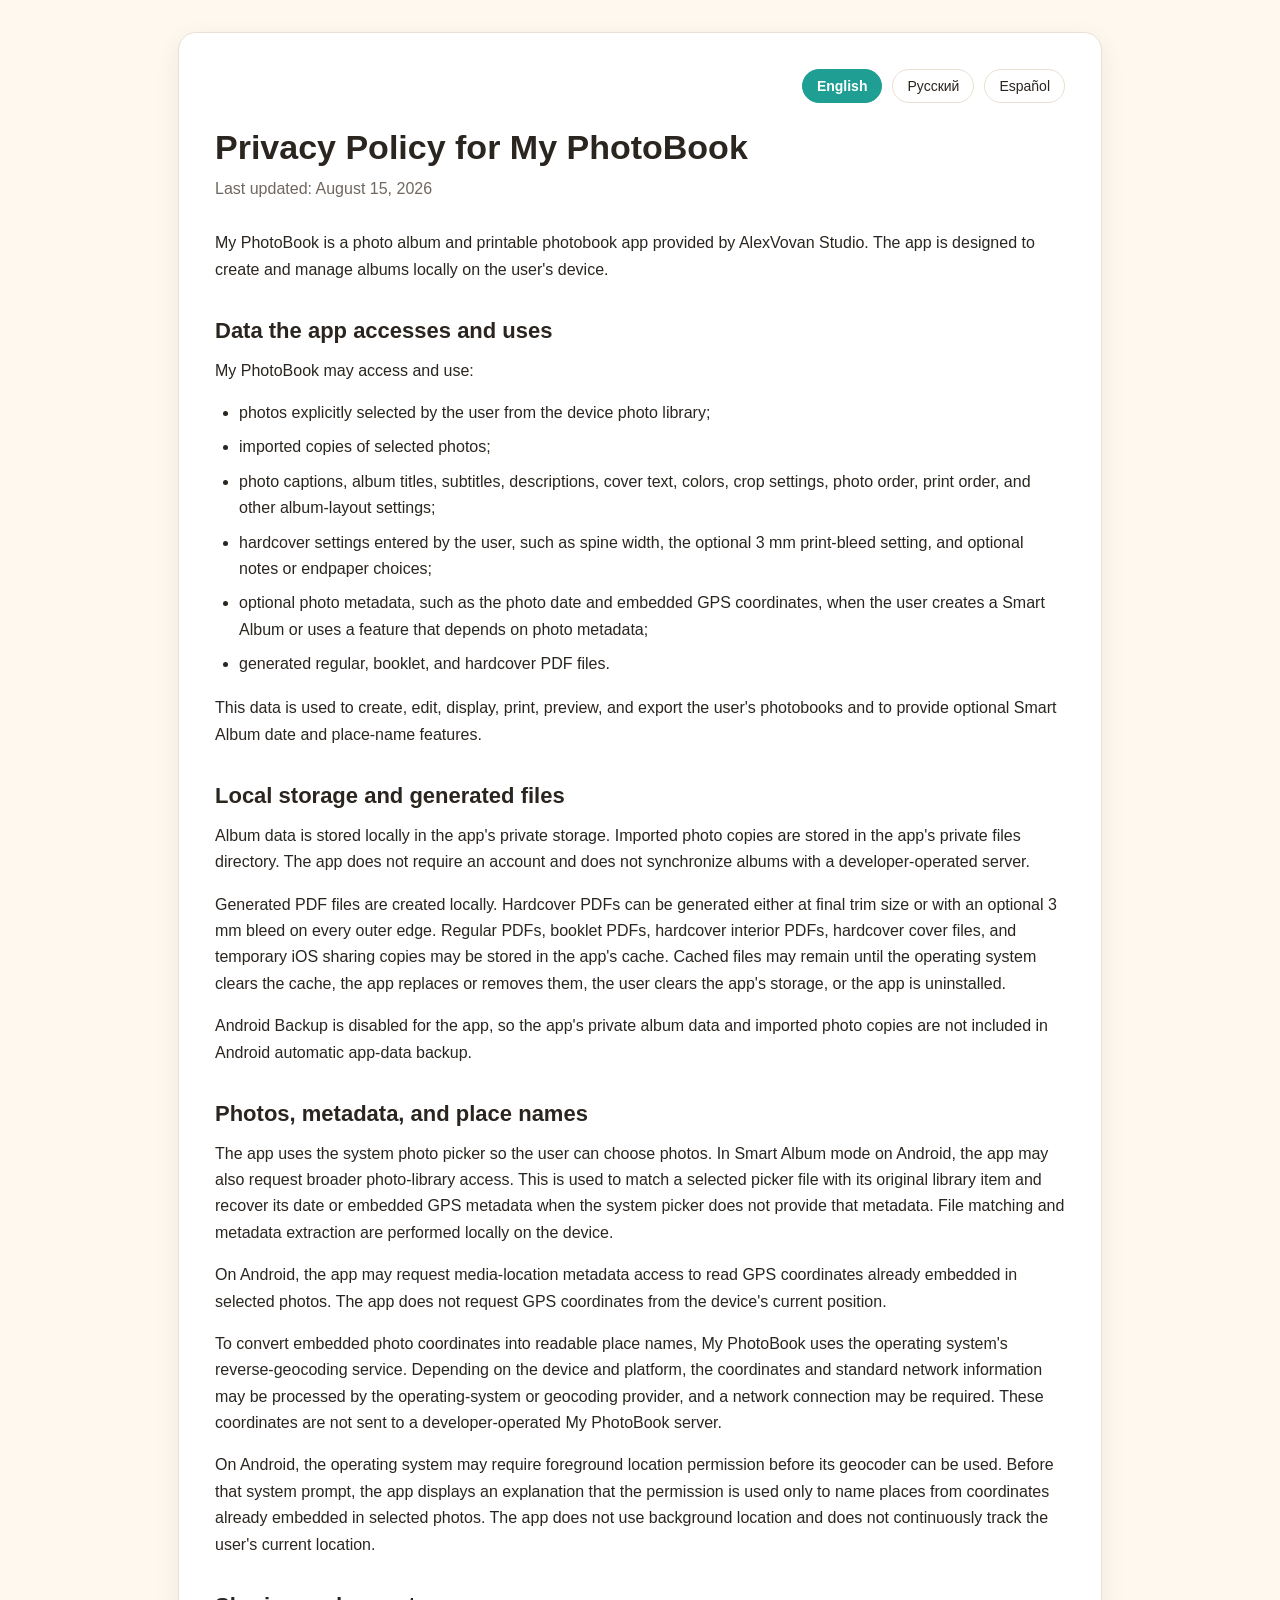
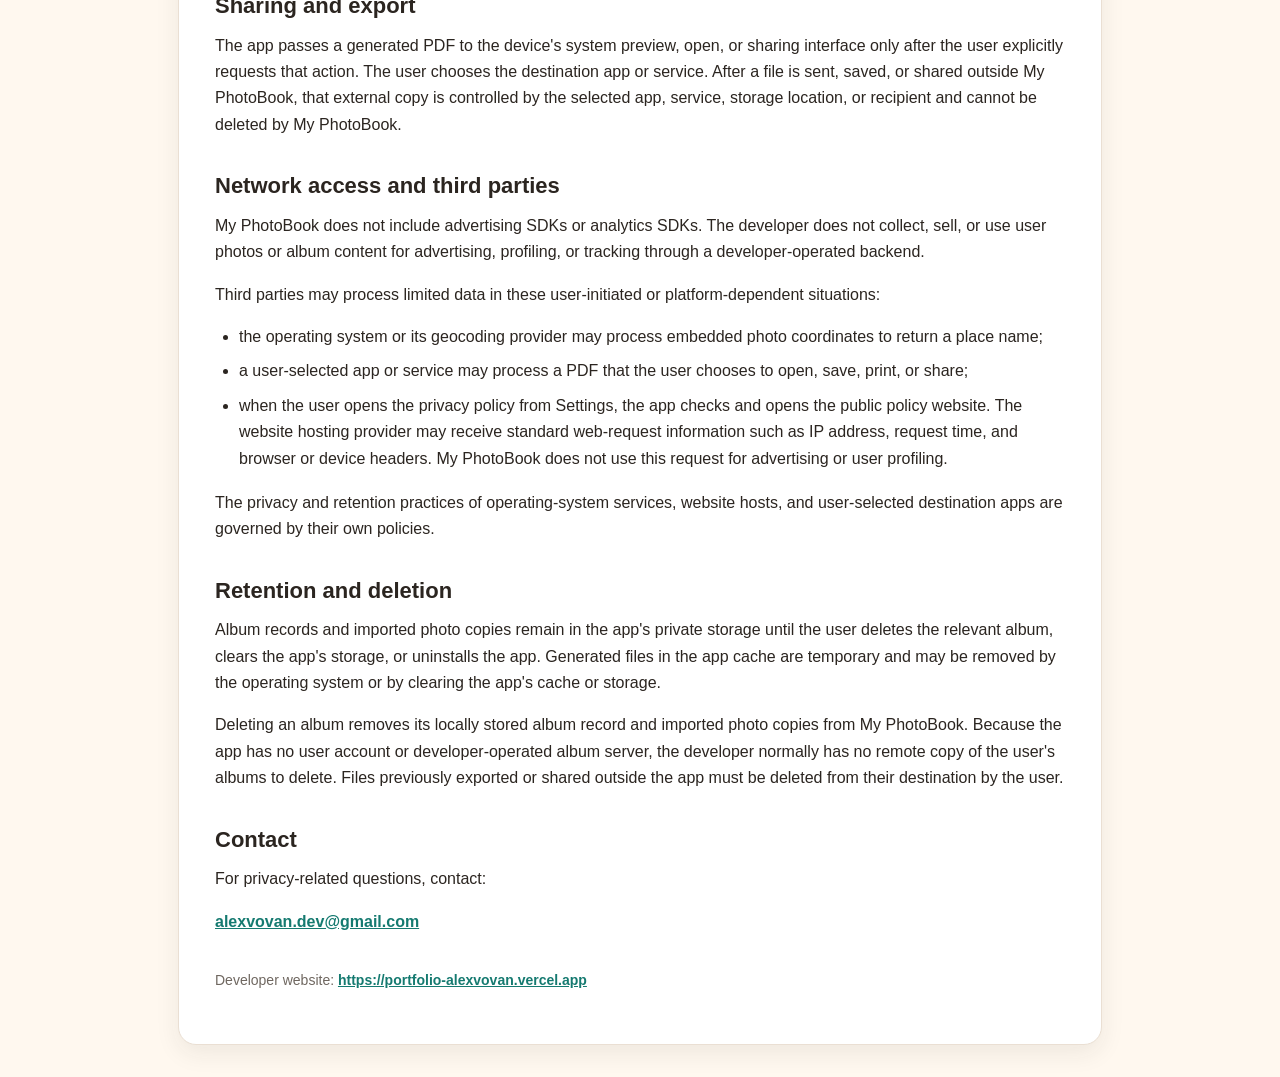
==== public/my-photobook-privacy-policy.html @ df6ceeeb "Add sitemap and robots directives with canonical SEO metadata" ====
<!DOCTYPE html>
<html lang="en">
<head>
  <meta charset="UTF-8" />
  <meta name="viewport" content="width=device-width, initial-scale=1.0" />
  <meta name="description" content="Privacy Policy for My PhotoBook by AlexVovan Studio." />
  <meta name="robots" content="index, follow" />
  <link rel="canonical" href="https://portfolio-alexvovan.vercel.app/my-photobook-privacy-policy.html" />
  <title>Privacy Policy - My PhotoBook</title>

  <style>
    :root {
      --bg: #fff8ef;
      --card: #ffffff;
      --text: #2b2520;
      --muted: #6f6760;
      --accent: #1f9f93;
      --accent-dark: #157a70;
      --border: #eadfd3;
      --notice-bg: #f0faf8;
    }

    * {
      box-sizing: border-box;
    }

    body {
      margin: 0;
      font-family: Arial, Helvetica, sans-serif;
      line-height: 1.65;
      color: var(--text);
      background: var(--bg);
    }

    .page {
      max-width: 960px;
      margin: 0 auto;
      padding: 32px 18px;
    }

    .card {
      background: var(--card);
      border: 1px solid var(--border);
      border-radius: 18px;
      padding: 36px;
      box-shadow: 0 8px 24px rgba(43, 37, 32, 0.08);
    }

    .language-switcher {
      display: flex;
      flex-wrap: wrap;
      gap: 10px;
      justify-content: flex-end;
      margin-bottom: 24px;
    }

    .language-button {
      border: 1px solid var(--border);
      background: #ffffff;
      color: var(--text);
      padding: 8px 14px;
      border-radius: 999px;
      font-size: 14px;
      cursor: pointer;
      transition: background 0.2s ease, color 0.2s ease, border-color 0.2s ease;
    }

    .language-button:hover {
      border-color: var(--accent);
      color: var(--accent-dark);
    }

    .language-button.active {
      background: var(--accent);
      border-color: var(--accent);
      color: #ffffff;
      font-weight: 700;
    }

    h1 {
      margin: 0 0 8px;
      font-size: 34px;
      line-height: 1.2;
    }

    h2 {
      margin-top: 34px;
      margin-bottom: 12px;
      font-size: 22px;
      line-height: 1.3;
    }

    p {
      margin: 0 0 16px;
      font-size: 16px;
    }

    ul {
      margin: 0 0 18px;
      padding-left: 24px;
    }

    li {
      margin-bottom: 8px;
      font-size: 16px;
    }

    a {
      color: var(--accent-dark);
      font-weight: 700;
    }

    .updated {
      color: var(--muted);
      margin-bottom: 28px;
    }

    .notice {
      border-left: 4px solid var(--accent);
      background: var(--notice-bg);
      padding: 14px 16px;
      border-radius: 10px;
      margin: 22px 0;
    }

    .footer {
      margin-top: 34px;
      color: var(--muted);
      font-size: 14px;
    }

    .policy[hidden] {
      display: none;
    }

    @media (max-width: 640px) {
      .page {
        padding: 18px 12px;
      }

      .card {
        padding: 24px 18px;
        border-radius: 14px;
      }

      .language-switcher {
        justify-content: flex-start;
      }

      h1 {
        font-size: 28px;
      }

      h2 {
        font-size: 20px;
      }
    }
  </style>
</head>

<body>
  <main class="page">
    <article class="card">
      <nav class="language-switcher" aria-label="Language selection">
        <button type="button" class="language-button" data-lang-button="en">English</button>
        <button type="button" class="language-button" data-lang-button="ru">Русский</button>
        <button type="button" class="language-button" data-lang-button="es">Español</button>
      </nav>

      <section id="policy-en" class="policy">
        <h1>Privacy Policy for My PhotoBook</h1>
        <p class="updated">Last updated: August 15, 2026</p>

        <p>My PhotoBook is a photo album and printable photobook app provided by AlexVovan Studio. The app is designed to create and manage albums locally on the user's device.</p>
        <h2>Data the app accesses and uses</h2>
        <p>My PhotoBook may access and use:</p>
        <ul>
          <li>photos explicitly selected by the user from the device photo library;</li>
          <li>imported copies of selected photos;</li>
          <li>photo captions, album titles, subtitles, descriptions, cover text, colors, crop settings, photo order, print order, and other album-layout settings;</li>
          <li>hardcover settings entered by the user, such as spine width, the optional 3 mm print-bleed setting, and optional notes or endpaper choices;</li>
          <li>optional photo metadata, such as the photo date and embedded GPS coordinates, when the user creates a Smart Album or uses a feature that depends on photo metadata;</li>
          <li>generated regular, booklet, and hardcover PDF files.</li>
        </ul>
        <p>This data is used to create, edit, display, print, preview, and export the user's photobooks and to provide optional Smart Album date and place-name features.</p>
        <h2>Local storage and generated files</h2>
        <p>Album data is stored locally in the app's private storage. Imported photo copies are stored in the app's private files directory. The app does not require an account and does not synchronize albums with a developer-operated server.</p>
        <p>Generated PDF files are created locally. Hardcover PDFs can be generated either at final trim size or with an optional 3 mm bleed on every outer edge. Regular PDFs, booklet PDFs, hardcover interior PDFs, hardcover cover files, and temporary iOS sharing copies may be stored in the app's cache. Cached files may remain until the operating system clears the cache, the app replaces or removes them, the user clears the app's storage, or the app is uninstalled.</p>
        <p>Android Backup is disabled for the app, so the app's private album data and imported photo copies are not included in Android automatic app-data backup.</p>
        <h2>Photos, metadata, and place names</h2>
        <p>The app uses the system photo picker so the user can choose photos. In Smart Album mode on Android, the app may also request broader photo-library access. This is used to match a selected picker file with its original library item and recover its date or embedded GPS metadata when the system picker does not provide that metadata. File matching and metadata extraction are performed locally on the device.</p>
        <p>On Android, the app may request media-location metadata access to read GPS coordinates already embedded in selected photos. The app does not request GPS coordinates from the device's current position.</p>
        <p>To convert embedded photo coordinates into readable place names, My PhotoBook uses the operating system's reverse-geocoding service. Depending on the device and platform, the coordinates and standard network information may be processed by the operating-system or geocoding provider, and a network connection may be required. These coordinates are not sent to a developer-operated My PhotoBook server.</p>
        <p>On Android, the operating system may require foreground location permission before its geocoder can be used. Before that system prompt, the app displays an explanation that the permission is used only to name places from coordinates already embedded in selected photos. The app does not use background location and does not continuously track the user's current location.</p>
        <h2>Sharing and export</h2>
        <p>The app passes a generated PDF to the device's system preview, open, or sharing interface only after the user explicitly requests that action. The user chooses the destination app or service. After a file is sent, saved, or shared outside My PhotoBook, that external copy is controlled by the selected app, service, storage location, or recipient and cannot be deleted by My PhotoBook.</p>
        <h2>Network access and third parties</h2>
        <p>My PhotoBook does not include advertising SDKs or analytics SDKs. The developer does not collect, sell, or use user photos or album content for advertising, profiling, or tracking through a developer-operated backend.</p>
        <p>Third parties may process limited data in these user-initiated or platform-dependent situations:</p>
        <ul>
          <li>the operating system or its geocoding provider may process embedded photo coordinates to return a place name;</li>
          <li>a user-selected app or service may process a PDF that the user chooses to open, save, print, or share;</li>
          <li>when the user opens the privacy policy from Settings, the app checks and opens the public policy website. The website hosting provider may receive standard web-request information such as IP address, request time, and browser or device headers. My PhotoBook does not use this request for advertising or user profiling.</li>
        </ul>
        <p>The privacy and retention practices of operating-system services, website hosts, and user-selected destination apps are governed by their own policies.</p>
        <h2>Retention and deletion</h2>
        <p>Album records and imported photo copies remain in the app's private storage until the user deletes the relevant album, clears the app's storage, or uninstalls the app. Generated files in the app cache are temporary and may be removed by the operating system or by clearing the app's cache or storage.</p>
        <p>Deleting an album removes its locally stored album record and imported photo copies from My PhotoBook. Because the app has no user account or developer-operated album server, the developer normally has no remote copy of the user's albums to delete. Files previously exported or shared outside the app must be deleted from their destination by the user.</p>
        <h2>Contact</h2>
        <p>For privacy-related questions, contact:</p>
        <p><a href="mailto:alexvovan.dev@gmail.com">alexvovan.dev@gmail.com</a></p>
        <p class="footer">
          Developer website:
          <a href="https://portfolio-alexvovan.vercel.app">https://portfolio-alexvovan.vercel.app</a>
        </p>
      </section>

      <section id="policy-ru" class="policy" hidden>
        <h1>Политика конфиденциальности My PhotoBook</h1>
        <p class="updated">Последнее обновление: 15 августа 2026 г.</p>

        <p>My PhotoBook — приложение AlexVovan Studio для создания фотоальбомов и PDF-фотокниг для печати. Приложение предназначено для локального создания и хранения альбомов на устройстве пользователя.</p>
        <h2>Какие данные использует приложение</h2>
        <p>My PhotoBook может получать доступ и использовать:</p>
        <ul>
          <li>фотографии, которые пользователь явно выбрал из библиотеки фотографий устройства;</li>
          <li>импортированные копии выбранных фотографий;</li>
          <li>подписи к фотографиям, названия и подзаголовки альбомов, описания, текст обложек, цвета, настройки кадрирования, порядок фотографий, порядок печати и другие настройки макета;</li>
          <li>введённые пользователем параметры твёрдой обложки, например ширину корешка, необязательную настройку вылетов под обрез 3 мм и настройки страницы для заметок или форзацев;</li>
          <li>необязательные метаданные фотографий, например дату снимка и встроенные GPS-координаты, когда пользователь создаёт умный альбом или использует функцию, зависящую от метаданных;</li>
          <li>созданные обычные PDF-файлы, PDF-брошюры и PDF-файлы фотокниг в твёрдой обложке.</li>
        </ul>
        <p>Эти данные используются для создания, редактирования, отображения, печати, предварительного просмотра и экспорта фотокниг пользователя, а также для необязательных функций умного альбома, связанных с датами и названиями мест.</p>
        <h2>Локальное хранение и созданные файлы</h2>
        <p>Данные альбомов хранятся локально в приватном хранилище приложения. Импортированные копии фотографий хранятся в приватной папке файлов приложения. Приложение не требует аккаунта и не синхронизирует альбомы с сервером разработчика.</p>
        <p>PDF-файлы создаются локально. PDF для фотокниги в твёрдой обложке могут создаваться либо в чистовом обрезном формате, либо с необязательными вылетами 3 мм с каждой внешней стороны. Обычные PDF, PDF-брошюры, PDF внутреннего блока твёрдой книги, PDF обложки и временные копии для отправки на iOS могут храниться в кэше приложения. Файлы в кэше могут сохраняться до тех пор, пока операционная система не очистит кэш, приложение не заменит или не удалит их, пользователь не очистит хранилище приложения либо не удалит приложение.</p>
        <p>Резервное копирование Android для приложения отключено, поэтому данные альбомов и импортированные копии фотографий из приватного хранилища не включаются в автоматическую резервную копию данных приложения Android.</p>
        <h2>Фотографии, метаданные и названия мест</h2>
        <p>Приложение использует системное окно выбора фотографий. В режиме умного альбома на Android приложение также может запросить более широкий доступ к библиотеке фотографий. Этот доступ используется, чтобы сопоставить выбранный через системное окно файл с оригиналом в библиотеке и восстановить дату или встроенные GPS-метаданные, если системное окно выбора их не предоставило. Сопоставление файлов и извлечение метаданных выполняются локально на устройстве.</p>
        <p>На Android приложение может запросить доступ к геометаданным медиафайлов, чтобы прочитать GPS-координаты, уже встроенные в выбранные фотографии. Приложение не запрашивает GPS-координаты текущего местоположения устройства.</p>
        <p>Чтобы преобразовать встроенные координаты фотографии в понятное название места, My PhotoBook использует службу обратного геокодирования операционной системы. В зависимости от устройства и платформы координаты и стандартные сетевые данные могут обрабатываться операционной системой или поставщиком геокодирования; для этого может потребоваться интернет-соединение. Эти координаты не отправляются на сервер My PhotoBook, управляемый разработчиком.</p>
        <p>На Android операционная система может потребовать разрешение на местоположение при использовании приложения до обращения к геокодеру. Перед системным запросом приложение показывает объяснение, что разрешение используется только для получения названий мест из координат, уже встроенных в выбранные фотографии. Приложение не использует фоновое местоположение и не отслеживает текущее местоположение пользователя.</p>
        <h2>Отправка и экспорт</h2>
        <p>Приложение передаёт созданный PDF в системный интерфейс предварительного просмотра, открытия или отправки только после явного действия пользователя. Пользователь сам выбирает приложение или сервис назначения. После отправки, сохранения или экспорта файла за пределы My PhotoBook внешняя копия контролируется выбранным приложением, сервисом, местом хранения или получателем и не может быть удалена приложением My PhotoBook.</p>
        <h2>Сетевой доступ и третьи стороны</h2>
        <p>My PhotoBook не содержит рекламных или аналитических SDK. Разработчик не собирает, не продаёт и не использует фотографии пользователя или содержимое альбомов для рекламы, профилирования либо отслеживания через сервер разработчика.</p>
        <p>Третьи стороны могут обрабатывать ограниченные данные в следующих ситуациях, инициированных пользователем или зависящих от платформы:</p>
        <ul>
          <li>операционная система или поставщик геокодирования может обрабатывать встроенные координаты фотографии, чтобы вернуть название места;</li>
          <li>выбранное пользователем приложение или сервис может обрабатывать PDF, который пользователь решил открыть, сохранить, распечатать или отправить;</li>
          <li>когда пользователь открывает политику конфиденциальности в настройках, приложение проверяет доступность и открывает публичную веб-страницу политики. Хостинг-провайдер сайта может получить стандартные данные веб-запроса, например IP-адрес, время запроса и заголовки браузера или устройства. My PhotoBook не использует этот запрос для рекламы или профилирования пользователя.</li>
        </ul>
        <p>Правила конфиденциальности и сроки хранения данных у системных сервисов, хостинг-провайдера и выбранных пользователем приложений определяются их собственными политиками.</p>
        <h2>Срок хранения и удаление</h2>
        <p>Записи альбомов и импортированные копии фотографий остаются в приватном хранилище приложения, пока пользователь не удалит соответствующий альбом, не очистит хранилище приложения или не удалит приложение. Созданные файлы в кэше являются временными и могут быть удалены операционной системой либо при очистке кэша или хранилища приложения.</p>
        <p>При удалении альбома My PhotoBook удаляет его локальную запись и импортированные копии фотографий. Поскольку в приложении нет аккаунта и сервера разработчика для хранения альбомов, у разработчика обычно нет удалённой копии альбомов пользователя, которую можно было бы удалить. Файлы, ранее экспортированные или отправленные за пределы приложения, пользователь должен удалить в месте их назначения самостоятельно.</p>
        <h2>Контакты</h2>
        <p>По вопросам конфиденциальности можно написать на:</p>
        <p><a href="mailto:alexvovan.dev@gmail.com">alexvovan.dev@gmail.com</a></p>
        <p class="footer">
          Сайт разработчика:
          <a href="https://portfolio-alexvovan.vercel.app">https://portfolio-alexvovan.vercel.app</a>
        </p>
      </section>

      <section id="policy-es" class="policy" hidden>
        <h1>Política de privacidad de My PhotoBook</h1>
        <p class="updated">Última actualización: 15 de agosto de 2026</p>

        <p>My PhotoBook es una aplicación de AlexVovan Studio para crear álbumes de fotos y fotolibros PDF listos para imprimir. La aplicación está diseñada para crear y almacenar álbumes localmente en el dispositivo del usuario.</p>
        <h2>Datos a los que accede y que utiliza la aplicación</h2>
        <p>My PhotoBook puede acceder y utilizar:</p>
        <ul>
          <li>fotos seleccionadas explícitamente por el usuario desde la biblioteca de fotos del dispositivo;</li>
          <li>copias importadas de las fotos seleccionadas;</li>
          <li>pies de foto, títulos y subtítulos de álbumes, descripciones, texto de las cubiertas, colores, ajustes de recorte, orden de las fotos, orden de impresión y otros ajustes de diseño;</li>
          <li>ajustes de tapa dura introducidos por el usuario, como el ancho del lomo, la opción de sangrado de impresión de 3 mm y las opciones de página de notas o guardas;</li>
          <li>metadatos opcionales de las fotos, como la fecha y las coordenadas GPS incrustadas, cuando el usuario crea un álbum inteligente o utiliza una función que depende de los metadatos;</li>
          <li>archivos PDF normales, PDF de folleto y archivos PDF de fotolibros de tapa dura generados por el usuario.</li>
        </ul>
        <p>Estos datos se utilizan para crear, editar, mostrar, imprimir, previsualizar y exportar los fotolibros del usuario, así como para ofrecer las funciones opcionales del álbum inteligente relacionadas con fechas y nombres de lugares.</p>
        <h2>Almacenamiento local y archivos generados</h2>
        <p>Los datos de los álbumes se almacenan localmente en el almacenamiento privado de la aplicación. Las copias importadas de las fotos se guardan en el directorio privado de archivos de la aplicación. La aplicación no requiere una cuenta y no sincroniza los álbumes con un servidor operado por el desarrollador.</p>
        <p>Los archivos PDF se generan localmente. Los PDF de tapa dura pueden generarse en el tamaño final de corte o con un sangrado opcional de 3 mm en cada borde exterior. Los PDF normales, los PDF de folleto, los PDF del interior de tapa dura, los PDF de cubierta y las copias temporales para compartir en iOS pueden almacenarse en la caché de la aplicación. Los archivos en caché pueden permanecer hasta que el sistema operativo limpie la caché, la aplicación los sustituya o elimine, el usuario borre el almacenamiento de la aplicación o desinstale la aplicación.</p>
        <p>La copia de seguridad de Android está desactivada para la aplicación, por lo que los datos privados de los álbumes y las copias importadas de las fotos no se incluyen en la copia de seguridad automática de datos de Android.</p>
        <h2>Fotos, metadatos y nombres de lugares</h2>
        <p>La aplicación utiliza el selector de fotos del sistema. En el modo de álbum inteligente en Android, la aplicación también puede solicitar un acceso más amplio a la biblioteca de fotos. Este acceso se usa para relacionar un archivo elegido mediante el selector con su elemento original de la biblioteca y recuperar su fecha o sus metadatos GPS incrustados cuando el selector del sistema no los proporciona. La relación de archivos y la extracción de metadatos se realizan localmente en el dispositivo.</p>
        <p>En Android, la aplicación puede solicitar acceso a los metadatos de ubicación de los archivos multimedia para leer coordenadas GPS ya incrustadas en las fotos seleccionadas. La aplicación no solicita las coordenadas GPS de la ubicación actual del dispositivo.</p>
        <p>Para convertir las coordenadas incrustadas de una foto en un nombre de lugar legible, My PhotoBook utiliza el servicio de geocodificación inversa del sistema operativo. Dependiendo del dispositivo y de la plataforma, las coordenadas y la información de red estándar pueden ser procesadas por el sistema operativo o por el proveedor de geocodificación, y puede ser necesaria una conexión a Internet. Estas coordenadas no se envían a un servidor de My PhotoBook operado por el desarrollador.</p>
        <p>En Android, el sistema operativo puede exigir permiso de ubicación en primer plano antes de utilizar su geocodificador. Antes de ese aviso del sistema, la aplicación muestra una explicación de que el permiso se utiliza únicamente para obtener nombres de lugares a partir de coordenadas ya incrustadas en las fotos seleccionadas. La aplicación no utiliza la ubicación en segundo plano ni rastrea continuamente la ubicación actual del usuario.</p>
        <h2>Compartir y exportar</h2>
        <p>La aplicación pasa un PDF generado a la interfaz del sistema para previsualizar, abrir o compartir únicamente después de una acción explícita del usuario. El usuario elige la aplicación o el servicio de destino. Después de enviar, guardar o exportar un archivo fuera de My PhotoBook, esa copia externa queda bajo el control de la aplicación, el servicio, la ubicación de almacenamiento o el destinatario seleccionados y My PhotoBook no puede eliminarla.</p>
        <h2>Acceso a la red y terceros</h2>
        <p>My PhotoBook no incluye SDK publicitarios ni SDK de analítica. El desarrollador no recopila, vende ni utiliza las fotos del usuario ni el contenido de los álbumes para publicidad, elaboración de perfiles o seguimiento mediante un servidor operado por el desarrollador.</p>
        <p>Terceros pueden procesar datos limitados en las siguientes situaciones iniciadas por el usuario o dependientes de la plataforma:</p>
        <ul>
          <li>el sistema operativo o su proveedor de geocodificación puede procesar las coordenadas incrustadas de una foto para devolver un nombre de lugar;</li>
          <li>una aplicación o servicio elegido por el usuario puede procesar un PDF que el usuario decida abrir, guardar, imprimir o compartir;</li>
          <li>cuando el usuario abre la política de privacidad desde Ajustes, la aplicación comprueba y abre la página web pública de la política. El proveedor de alojamiento del sitio puede recibir información estándar de la solicitud web, como la dirección IP, la hora de la solicitud y las cabeceras del navegador o del dispositivo. My PhotoBook no utiliza esta solicitud para publicidad ni para elaborar perfiles del usuario.</li>
        </ul>
        <p>Las prácticas de privacidad y conservación de datos de los servicios del sistema operativo, del proveedor de alojamiento y de las aplicaciones de destino elegidas por el usuario se rigen por sus propias políticas.</p>
        <h2>Conservación y eliminación</h2>
        <p>Los registros de los álbumes y las copias importadas de las fotos permanecen en el almacenamiento privado de la aplicación hasta que el usuario elimina el álbum correspondiente, borra el almacenamiento de la aplicación o desinstala la aplicación. Los archivos generados en la caché son temporales y pueden ser eliminados por el sistema operativo o al borrar la caché o el almacenamiento de la aplicación.</p>
        <p>Al eliminar un álbum, My PhotoBook borra su registro local y las copias importadas de las fotos. Como la aplicación no tiene cuentas ni un servidor de álbumes operado por el desarrollador, normalmente el desarrollador no dispone de una copia remota de los álbumes del usuario que pueda borrar. Los archivos exportados o compartidos anteriormente fuera de la aplicación deben ser eliminados por el usuario en su destino.</p>
        <h2>Contacto</h2>
        <p>Para preguntas relacionadas con la privacidad, escribe a:</p>
        <p><a href="mailto:alexvovan.dev@gmail.com">alexvovan.dev@gmail.com</a></p>
        <p class="footer">
          Sitio web del desarrollador:
          <a href="https://portfolio-alexvovan.vercel.app">https://portfolio-alexvovan.vercel.app</a>
        </p>
      </section>
    </article>
  </main>

  <script>
    const supportedLanguages = ["en", "ru", "es"];

    function normalizeLanguage(value) {
      if (!value || typeof value !== "string") {
        return null;
      }

      const normalized = value.trim().toLowerCase().slice(0, 2);
      return supportedLanguages.includes(normalized) ? normalized : null;
    }

    function getLanguageFromUrl() {
      const params = new URLSearchParams(window.location.search);
      return normalizeLanguage(params.get("lang"));
    }

    function getLanguageFromBrowser() {
      return normalizeLanguage(navigator.language) || "en";
    }

    function setActiveLanguage(language, shouldUpdateUrl) {
      const activeLanguage = supportedLanguages.includes(language) ? language : "en";

      document.querySelectorAll(".policy").forEach((section) => {
        section.hidden = true;
      });

      const activePolicy = document.getElementById("policy-" + activeLanguage);
      if (activePolicy) {
        activePolicy.hidden = false;
      }

      document.querySelectorAll("[data-lang-button]").forEach((button) => {
        const isActive = button.getAttribute("data-lang-button") === activeLanguage;
        button.classList.toggle("active", isActive);
        button.setAttribute("aria-pressed", String(isActive));
      });

      document.documentElement.lang = activeLanguage;

      if (shouldUpdateUrl) {
        const url = new URL(window.location.href);
        url.searchParams.set("lang", activeLanguage);
        window.history.replaceState({}, "", url.toString());
      }
    }

    document.querySelectorAll("[data-lang-button]").forEach((button) => {
      button.addEventListener("click", () => {
        const selectedLanguage = button.getAttribute("data-lang-button");
        setActiveLanguage(selectedLanguage, true);
      });
    });

    const initialLanguage = getLanguageFromUrl() || getLanguageFromBrowser();
    setActiveLanguage(initialLanguage, false);
  </script>
</body>
</html>
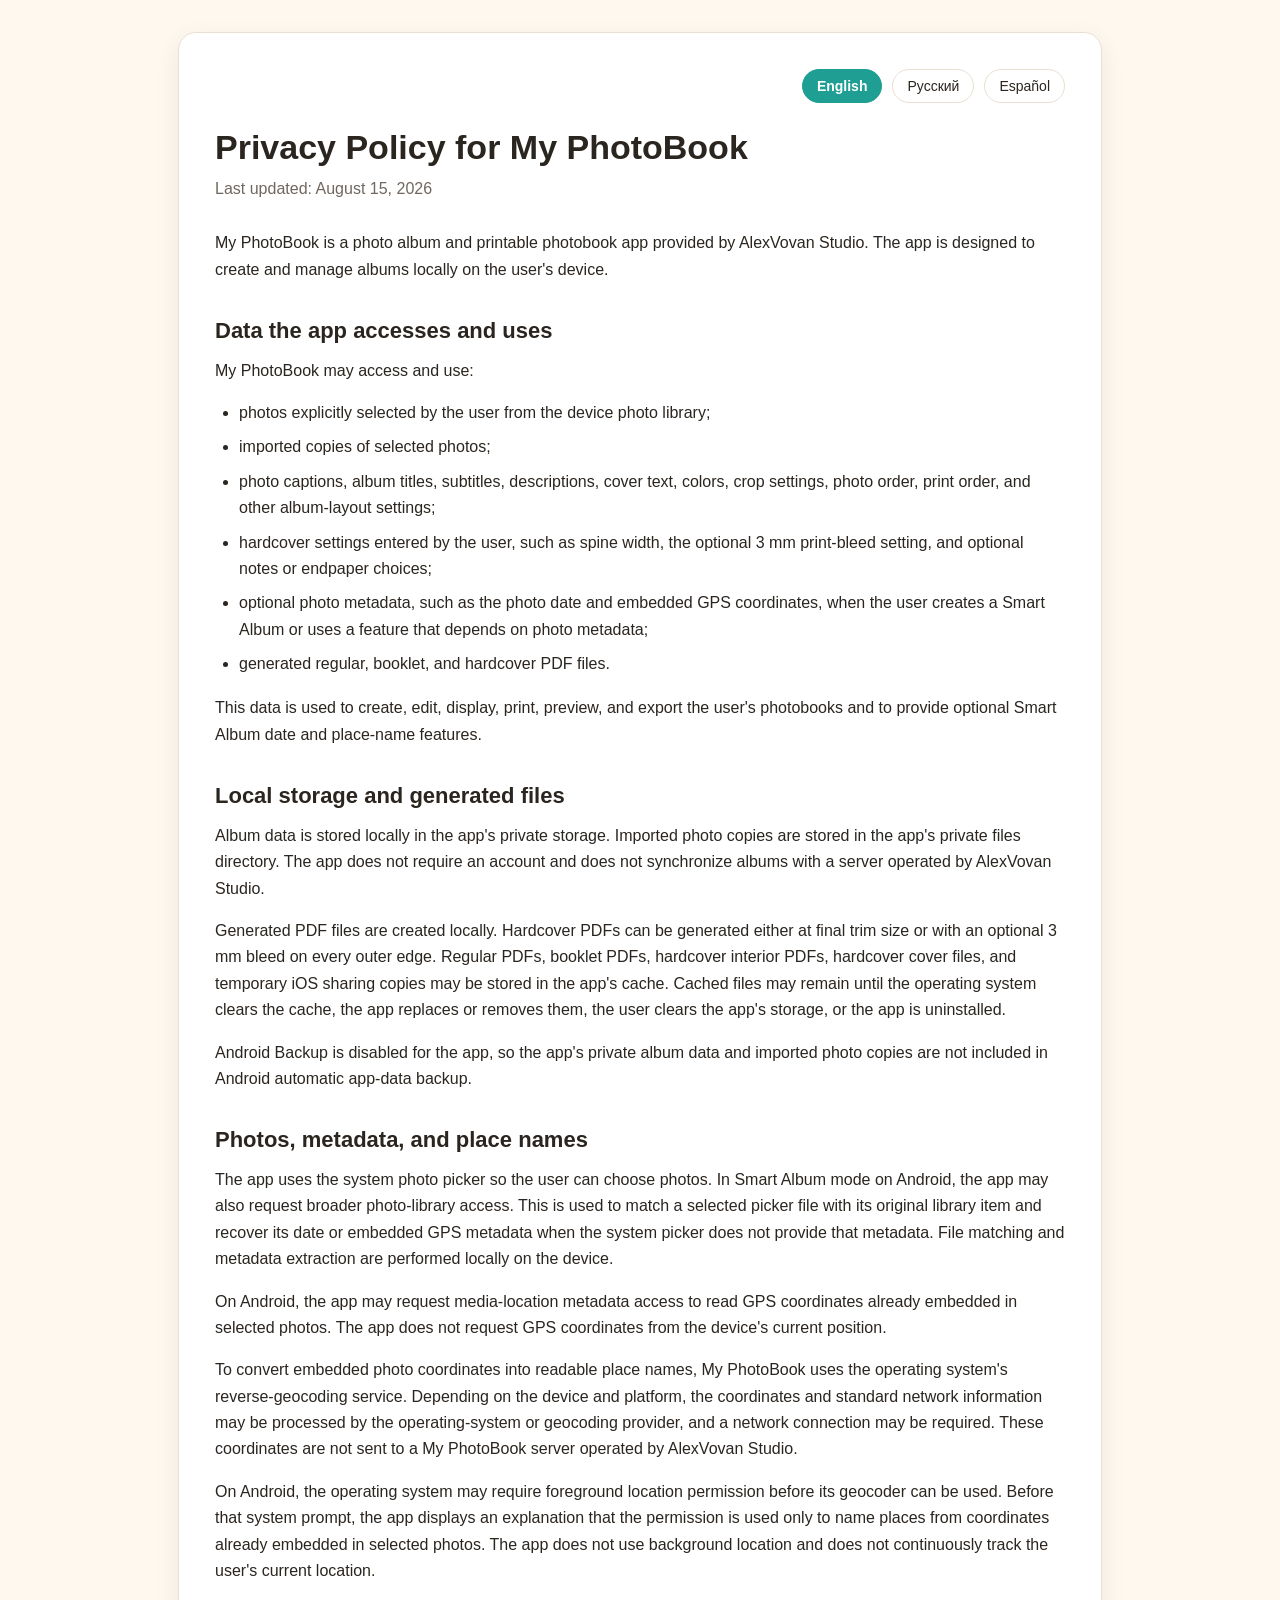
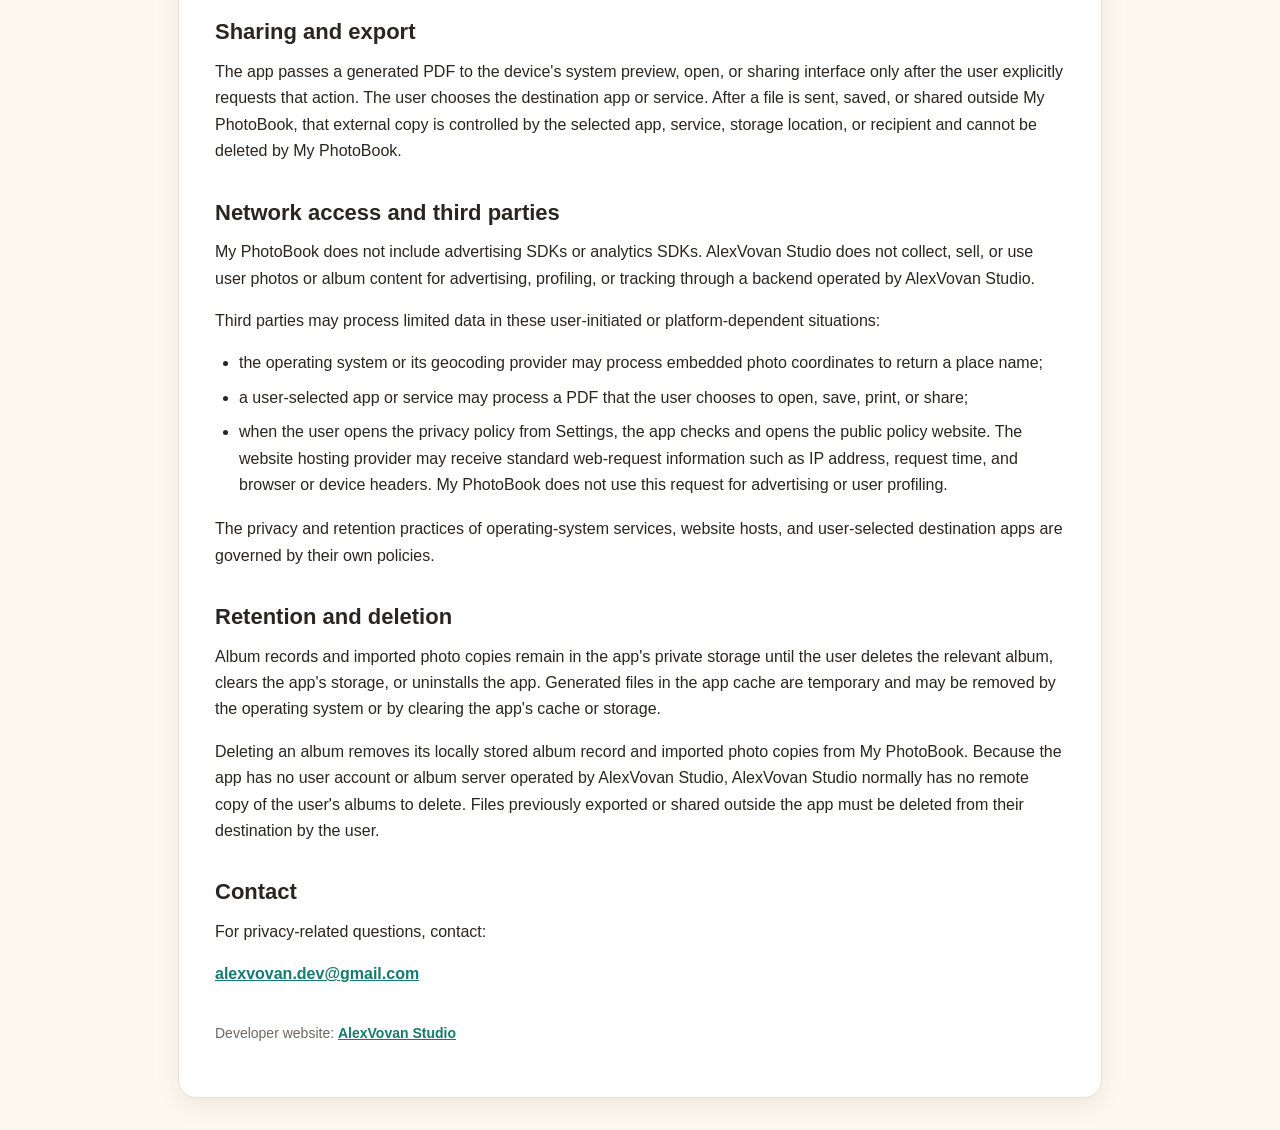
==== commit d28561a8: "Use AlexVovan Studio identity and website in privacy policies" ====
--- a/public/my-photobook-privacy-policy.html
+++ b/public/my-photobook-privacy-policy.html
@@ -184,18 +184,18 @@
         </ul>
         <p>This data is used to create, edit, display, print, preview, and export the user's photobooks and to provide optional Smart Album date and place-name features.</p>
         <h2>Local storage and generated files</h2>
-        <p>Album data is stored locally in the app's private storage. Imported photo copies are stored in the app's private files directory. The app does not require an account and does not synchronize albums with a developer-operated server.</p>
+        <p>Album data is stored locally in the app's private storage. Imported photo copies are stored in the app's private files directory. The app does not require an account and does not synchronize albums with a server operated by AlexVovan Studio.</p>
         <p>Generated PDF files are created locally. Hardcover PDFs can be generated either at final trim size or with an optional 3 mm bleed on every outer edge. Regular PDFs, booklet PDFs, hardcover interior PDFs, hardcover cover files, and temporary iOS sharing copies may be stored in the app's cache. Cached files may remain until the operating system clears the cache, the app replaces or removes them, the user clears the app's storage, or the app is uninstalled.</p>
         <p>Android Backup is disabled for the app, so the app's private album data and imported photo copies are not included in Android automatic app-data backup.</p>
         <h2>Photos, metadata, and place names</h2>
         <p>The app uses the system photo picker so the user can choose photos. In Smart Album mode on Android, the app may also request broader photo-library access. This is used to match a selected picker file with its original library item and recover its date or embedded GPS metadata when the system picker does not provide that metadata. File matching and metadata extraction are performed locally on the device.</p>
         <p>On Android, the app may request media-location metadata access to read GPS coordinates already embedded in selected photos. The app does not request GPS coordinates from the device's current position.</p>
-        <p>To convert embedded photo coordinates into readable place names, My PhotoBook uses the operating system's reverse-geocoding service. Depending on the device and platform, the coordinates and standard network information may be processed by the operating-system or geocoding provider, and a network connection may be required. These coordinates are not sent to a developer-operated My PhotoBook server.</p>
+        <p>To convert embedded photo coordinates into readable place names, My PhotoBook uses the operating system's reverse-geocoding service. Depending on the device and platform, the coordinates and standard network information may be processed by the operating-system or geocoding provider, and a network connection may be required. These coordinates are not sent to a My PhotoBook server operated by AlexVovan Studio.</p>
         <p>On Android, the operating system may require foreground location permission before its geocoder can be used. Before that system prompt, the app displays an explanation that the permission is used only to name places from coordinates already embedded in selected photos. The app does not use background location and does not continuously track the user's current location.</p>
         <h2>Sharing and export</h2>
         <p>The app passes a generated PDF to the device's system preview, open, or sharing interface only after the user explicitly requests that action. The user chooses the destination app or service. After a file is sent, saved, or shared outside My PhotoBook, that external copy is controlled by the selected app, service, storage location, or recipient and cannot be deleted by My PhotoBook.</p>
         <h2>Network access and third parties</h2>
-        <p>My PhotoBook does not include advertising SDKs or analytics SDKs. The developer does not collect, sell, or use user photos or album content for advertising, profiling, or tracking through a developer-operated backend.</p>
+        <p>My PhotoBook does not include advertising SDKs or analytics SDKs. AlexVovan Studio does not collect, sell, or use user photos or album content for advertising, profiling, or tracking through a backend operated by AlexVovan Studio.</p>
         <p>Third parties may process limited data in these user-initiated or platform-dependent situations:</p>
         <ul>
           <li>the operating system or its geocoding provider may process embedded photo coordinates to return a place name;</li>
@@ -205,13 +205,13 @@
         <p>The privacy and retention practices of operating-system services, website hosts, and user-selected destination apps are governed by their own policies.</p>
         <h2>Retention and deletion</h2>
         <p>Album records and imported photo copies remain in the app's private storage until the user deletes the relevant album, clears the app's storage, or uninstalls the app. Generated files in the app cache are temporary and may be removed by the operating system or by clearing the app's cache or storage.</p>
-        <p>Deleting an album removes its locally stored album record and imported photo copies from My PhotoBook. Because the app has no user account or developer-operated album server, the developer normally has no remote copy of the user's albums to delete. Files previously exported or shared outside the app must be deleted from their destination by the user.</p>
+        <p>Deleting an album removes its locally stored album record and imported photo copies from My PhotoBook. Because the app has no user account or album server operated by AlexVovan Studio, AlexVovan Studio normally has no remote copy of the user's albums to delete. Files previously exported or shared outside the app must be deleted from their destination by the user.</p>
         <h2>Contact</h2>
         <p>For privacy-related questions, contact:</p>
         <p><a href="mailto:alexvovan.dev@gmail.com">alexvovan.dev@gmail.com</a></p>
         <p class="footer">
           Developer website:
-          <a href="https://portfolio-alexvovan.vercel.app">https://portfolio-alexvovan.vercel.app</a>
+          <a href="https://alexvovan-studio.pages.dev">AlexVovan Studio</a>
         </p>
       </section>
 
@@ -232,18 +232,18 @@
         </ul>
         <p>Эти данные используются для создания, редактирования, отображения, печати, предварительного просмотра и экспорта фотокниг пользователя, а также для необязательных функций умного альбома, связанных с датами и названиями мест.</p>
         <h2>Локальное хранение и созданные файлы</h2>
-        <p>Данные альбомов хранятся локально в приватном хранилище приложения. Импортированные копии фотографий хранятся в приватной папке файлов приложения. Приложение не требует аккаунта и не синхронизирует альбомы с сервером разработчика.</p>
+        <p>Данные альбомов хранятся локально в приватном хранилище приложения. Импортированные копии фотографий хранятся в приватной папке файлов приложения. Приложение не требует аккаунта и не синхронизирует альбомы с сервером AlexVovan Studio.</p>
         <p>PDF-файлы создаются локально. PDF для фотокниги в твёрдой обложке могут создаваться либо в чистовом обрезном формате, либо с необязательными вылетами 3 мм с каждой внешней стороны. Обычные PDF, PDF-брошюры, PDF внутреннего блока твёрдой книги, PDF обложки и временные копии для отправки на iOS могут храниться в кэше приложения. Файлы в кэше могут сохраняться до тех пор, пока операционная система не очистит кэш, приложение не заменит или не удалит их, пользователь не очистит хранилище приложения либо не удалит приложение.</p>
         <p>Резервное копирование Android для приложения отключено, поэтому данные альбомов и импортированные копии фотографий из приватного хранилища не включаются в автоматическую резервную копию данных приложения Android.</p>
         <h2>Фотографии, метаданные и названия мест</h2>
         <p>Приложение использует системное окно выбора фотографий. В режиме умного альбома на Android приложение также может запросить более широкий доступ к библиотеке фотографий. Этот доступ используется, чтобы сопоставить выбранный через системное окно файл с оригиналом в библиотеке и восстановить дату или встроенные GPS-метаданные, если системное окно выбора их не предоставило. Сопоставление файлов и извлечение метаданных выполняются локально на устройстве.</p>
         <p>На Android приложение может запросить доступ к геометаданным медиафайлов, чтобы прочитать GPS-координаты, уже встроенные в выбранные фотографии. Приложение не запрашивает GPS-координаты текущего местоположения устройства.</p>
-        <p>Чтобы преобразовать встроенные координаты фотографии в понятное название места, My PhotoBook использует службу обратного геокодирования операционной системы. В зависимости от устройства и платформы координаты и стандартные сетевые данные могут обрабатываться операционной системой или поставщиком геокодирования; для этого может потребоваться интернет-соединение. Эти координаты не отправляются на сервер My PhotoBook, управляемый разработчиком.</p>
+        <p>Чтобы преобразовать встроенные координаты фотографии в понятное название места, My PhotoBook использует службу обратного геокодирования операционной системы. В зависимости от устройства и платформы координаты и стандартные сетевые данные могут обрабатываться операционной системой или поставщиком геокодирования; для этого может потребоваться интернет-соединение. Эти координаты не отправляются на сервер My PhotoBook, управляемый AlexVovan Studio.</p>
         <p>На Android операционная система может потребовать разрешение на местоположение при использовании приложения до обращения к геокодеру. Перед системным запросом приложение показывает объяснение, что разрешение используется только для получения названий мест из координат, уже встроенных в выбранные фотографии. Приложение не использует фоновое местоположение и не отслеживает текущее местоположение пользователя.</p>
         <h2>Отправка и экспорт</h2>
         <p>Приложение передаёт созданный PDF в системный интерфейс предварительного просмотра, открытия или отправки только после явного действия пользователя. Пользователь сам выбирает приложение или сервис назначения. После отправки, сохранения или экспорта файла за пределы My PhotoBook внешняя копия контролируется выбранным приложением, сервисом, местом хранения или получателем и не может быть удалена приложением My PhotoBook.</p>
         <h2>Сетевой доступ и третьи стороны</h2>
-        <p>My PhotoBook не содержит рекламных или аналитических SDK. Разработчик не собирает, не продаёт и не использует фотографии пользователя или содержимое альбомов для рекламы, профилирования либо отслеживания через сервер разработчика.</p>
+        <p>My PhotoBook не содержит рекламных или аналитических SDK. AlexVovan Studio не собирает, не продаёт и не использует фотографии пользователя или содержимое альбомов для рекламы, профилирования либо отслеживания через сервер AlexVovan Studio.</p>
         <p>Третьи стороны могут обрабатывать ограниченные данные в следующих ситуациях, инициированных пользователем или зависящих от платформы:</p>
         <ul>
           <li>операционная система или поставщик геокодирования может обрабатывать встроенные координаты фотографии, чтобы вернуть название места;</li>
@@ -253,13 +253,13 @@
         <p>Правила конфиденциальности и сроки хранения данных у системных сервисов, хостинг-провайдера и выбранных пользователем приложений определяются их собственными политиками.</p>
         <h2>Срок хранения и удаление</h2>
         <p>Записи альбомов и импортированные копии фотографий остаются в приватном хранилище приложения, пока пользователь не удалит соответствующий альбом, не очистит хранилище приложения или не удалит приложение. Созданные файлы в кэше являются временными и могут быть удалены операционной системой либо при очистке кэша или хранилища приложения.</p>
-        <p>При удалении альбома My PhotoBook удаляет его локальную запись и импортированные копии фотографий. Поскольку в приложении нет аккаунта и сервера разработчика для хранения альбомов, у разработчика обычно нет удалённой копии альбомов пользователя, которую можно было бы удалить. Файлы, ранее экспортированные или отправленные за пределы приложения, пользователь должен удалить в месте их назначения самостоятельно.</p>
+        <p>При удалении альбома My PhotoBook удаляет его локальную запись и импортированные копии фотографий. Поскольку в приложении нет аккаунта и сервера AlexVovan Studio для хранения альбомов, у AlexVovan Studio обычно нет удалённой копии альбомов пользователя, которую можно было бы удалить. Файлы, ранее экспортированные или отправленные за пределы приложения, пользователь должен удалить в месте их назначения самостоятельно.</p>
         <h2>Контакты</h2>
         <p>По вопросам конфиденциальности можно написать на:</p>
         <p><a href="mailto:alexvovan.dev@gmail.com">alexvovan.dev@gmail.com</a></p>
         <p class="footer">
           Сайт разработчика:
-          <a href="https://portfolio-alexvovan.vercel.app">https://portfolio-alexvovan.vercel.app</a>
+          <a href="https://alexvovan-studio.pages.dev">AlexVovan Studio</a>
         </p>
       </section>
 
@@ -280,18 +280,18 @@
         </ul>
         <p>Estos datos se utilizan para crear, editar, mostrar, imprimir, previsualizar y exportar los fotolibros del usuario, así como para ofrecer las funciones opcionales del álbum inteligente relacionadas con fechas y nombres de lugares.</p>
         <h2>Almacenamiento local y archivos generados</h2>
-        <p>Los datos de los álbumes se almacenan localmente en el almacenamiento privado de la aplicación. Las copias importadas de las fotos se guardan en el directorio privado de archivos de la aplicación. La aplicación no requiere una cuenta y no sincroniza los álbumes con un servidor operado por el desarrollador.</p>
+        <p>Los datos de los álbumes se almacenan localmente en el almacenamiento privado de la aplicación. Las copias importadas de las fotos se guardan en el directorio privado de archivos de la aplicación. La aplicación no requiere una cuenta y no sincroniza los álbumes con un servidor operado por AlexVovan Studio.</p>
         <p>Los archivos PDF se generan localmente. Los PDF de tapa dura pueden generarse en el tamaño final de corte o con un sangrado opcional de 3 mm en cada borde exterior. Los PDF normales, los PDF de folleto, los PDF del interior de tapa dura, los PDF de cubierta y las copias temporales para compartir en iOS pueden almacenarse en la caché de la aplicación. Los archivos en caché pueden permanecer hasta que el sistema operativo limpie la caché, la aplicación los sustituya o elimine, el usuario borre el almacenamiento de la aplicación o desinstale la aplicación.</p>
         <p>La copia de seguridad de Android está desactivada para la aplicación, por lo que los datos privados de los álbumes y las copias importadas de las fotos no se incluyen en la copia de seguridad automática de datos de Android.</p>
         <h2>Fotos, metadatos y nombres de lugares</h2>
         <p>La aplicación utiliza el selector de fotos del sistema. En el modo de álbum inteligente en Android, la aplicación también puede solicitar un acceso más amplio a la biblioteca de fotos. Este acceso se usa para relacionar un archivo elegido mediante el selector con su elemento original de la biblioteca y recuperar su fecha o sus metadatos GPS incrustados cuando el selector del sistema no los proporciona. La relación de archivos y la extracción de metadatos se realizan localmente en el dispositivo.</p>
         <p>En Android, la aplicación puede solicitar acceso a los metadatos de ubicación de los archivos multimedia para leer coordenadas GPS ya incrustadas en las fotos seleccionadas. La aplicación no solicita las coordenadas GPS de la ubicación actual del dispositivo.</p>
-        <p>Para convertir las coordenadas incrustadas de una foto en un nombre de lugar legible, My PhotoBook utiliza el servicio de geocodificación inversa del sistema operativo. Dependiendo del dispositivo y de la plataforma, las coordenadas y la información de red estándar pueden ser procesadas por el sistema operativo o por el proveedor de geocodificación, y puede ser necesaria una conexión a Internet. Estas coordenadas no se envían a un servidor de My PhotoBook operado por el desarrollador.</p>
+        <p>Para convertir las coordenadas incrustadas de una foto en un nombre de lugar legible, My PhotoBook utiliza el servicio de geocodificación inversa del sistema operativo. Dependiendo del dispositivo y de la plataforma, las coordenadas y la información de red estándar pueden ser procesadas por el sistema operativo o por el proveedor de geocodificación, y puede ser necesaria una conexión a Internet. Estas coordenadas no se envían a un servidor de My PhotoBook operado por AlexVovan Studio.</p>
         <p>En Android, el sistema operativo puede exigir permiso de ubicación en primer plano antes de utilizar su geocodificador. Antes de ese aviso del sistema, la aplicación muestra una explicación de que el permiso se utiliza únicamente para obtener nombres de lugares a partir de coordenadas ya incrustadas en las fotos seleccionadas. La aplicación no utiliza la ubicación en segundo plano ni rastrea continuamente la ubicación actual del usuario.</p>
         <h2>Compartir y exportar</h2>
         <p>La aplicación pasa un PDF generado a la interfaz del sistema para previsualizar, abrir o compartir únicamente después de una acción explícita del usuario. El usuario elige la aplicación o el servicio de destino. Después de enviar, guardar o exportar un archivo fuera de My PhotoBook, esa copia externa queda bajo el control de la aplicación, el servicio, la ubicación de almacenamiento o el destinatario seleccionados y My PhotoBook no puede eliminarla.</p>
         <h2>Acceso a la red y terceros</h2>
-        <p>My PhotoBook no incluye SDK publicitarios ni SDK de analítica. El desarrollador no recopila, vende ni utiliza las fotos del usuario ni el contenido de los álbumes para publicidad, elaboración de perfiles o seguimiento mediante un servidor operado por el desarrollador.</p>
+        <p>My PhotoBook no incluye SDK publicitarios ni SDK de analítica. AlexVovan Studio no recopila, vende ni utiliza las fotos del usuario ni el contenido de los álbumes para publicidad, elaboración de perfiles o seguimiento mediante un servidor operado por AlexVovan Studio.</p>
         <p>Terceros pueden procesar datos limitados en las siguientes situaciones iniciadas por el usuario o dependientes de la plataforma:</p>
         <ul>
           <li>el sistema operativo o su proveedor de geocodificación puede procesar las coordenadas incrustadas de una foto para devolver un nombre de lugar;</li>
@@ -301,13 +301,13 @@
         <p>Las prácticas de privacidad y conservación de datos de los servicios del sistema operativo, del proveedor de alojamiento y de las aplicaciones de destino elegidas por el usuario se rigen por sus propias políticas.</p>
         <h2>Conservación y eliminación</h2>
         <p>Los registros de los álbumes y las copias importadas de las fotos permanecen en el almacenamiento privado de la aplicación hasta que el usuario elimina el álbum correspondiente, borra el almacenamiento de la aplicación o desinstala la aplicación. Los archivos generados en la caché son temporales y pueden ser eliminados por el sistema operativo o al borrar la caché o el almacenamiento de la aplicación.</p>
-        <p>Al eliminar un álbum, My PhotoBook borra su registro local y las copias importadas de las fotos. Como la aplicación no tiene cuentas ni un servidor de álbumes operado por el desarrollador, normalmente el desarrollador no dispone de una copia remota de los álbumes del usuario que pueda borrar. Los archivos exportados o compartidos anteriormente fuera de la aplicación deben ser eliminados por el usuario en su destino.</p>
+        <p>Al eliminar un álbum, My PhotoBook borra su registro local y las copias importadas de las fotos. Como la aplicación no tiene cuentas ni un servidor de álbumes operado por AlexVovan Studio, normalmente AlexVovan Studio no dispone de una copia remota de los álbumes del usuario que pueda borrar. Los archivos exportados o compartidos anteriormente fuera de la aplicación deben ser eliminados por el usuario en su destino.</p>
         <h2>Contacto</h2>
         <p>Para preguntas relacionadas con la privacidad, escribe a:</p>
         <p><a href="mailto:alexvovan.dev@gmail.com">alexvovan.dev@gmail.com</a></p>
         <p class="footer">
           Sitio web del desarrollador:
-          <a href="https://portfolio-alexvovan.vercel.app">https://portfolio-alexvovan.vercel.app</a>
+          <a href="https://alexvovan-studio.pages.dev">AlexVovan Studio</a>
         </p>
       </section>
     </article>
